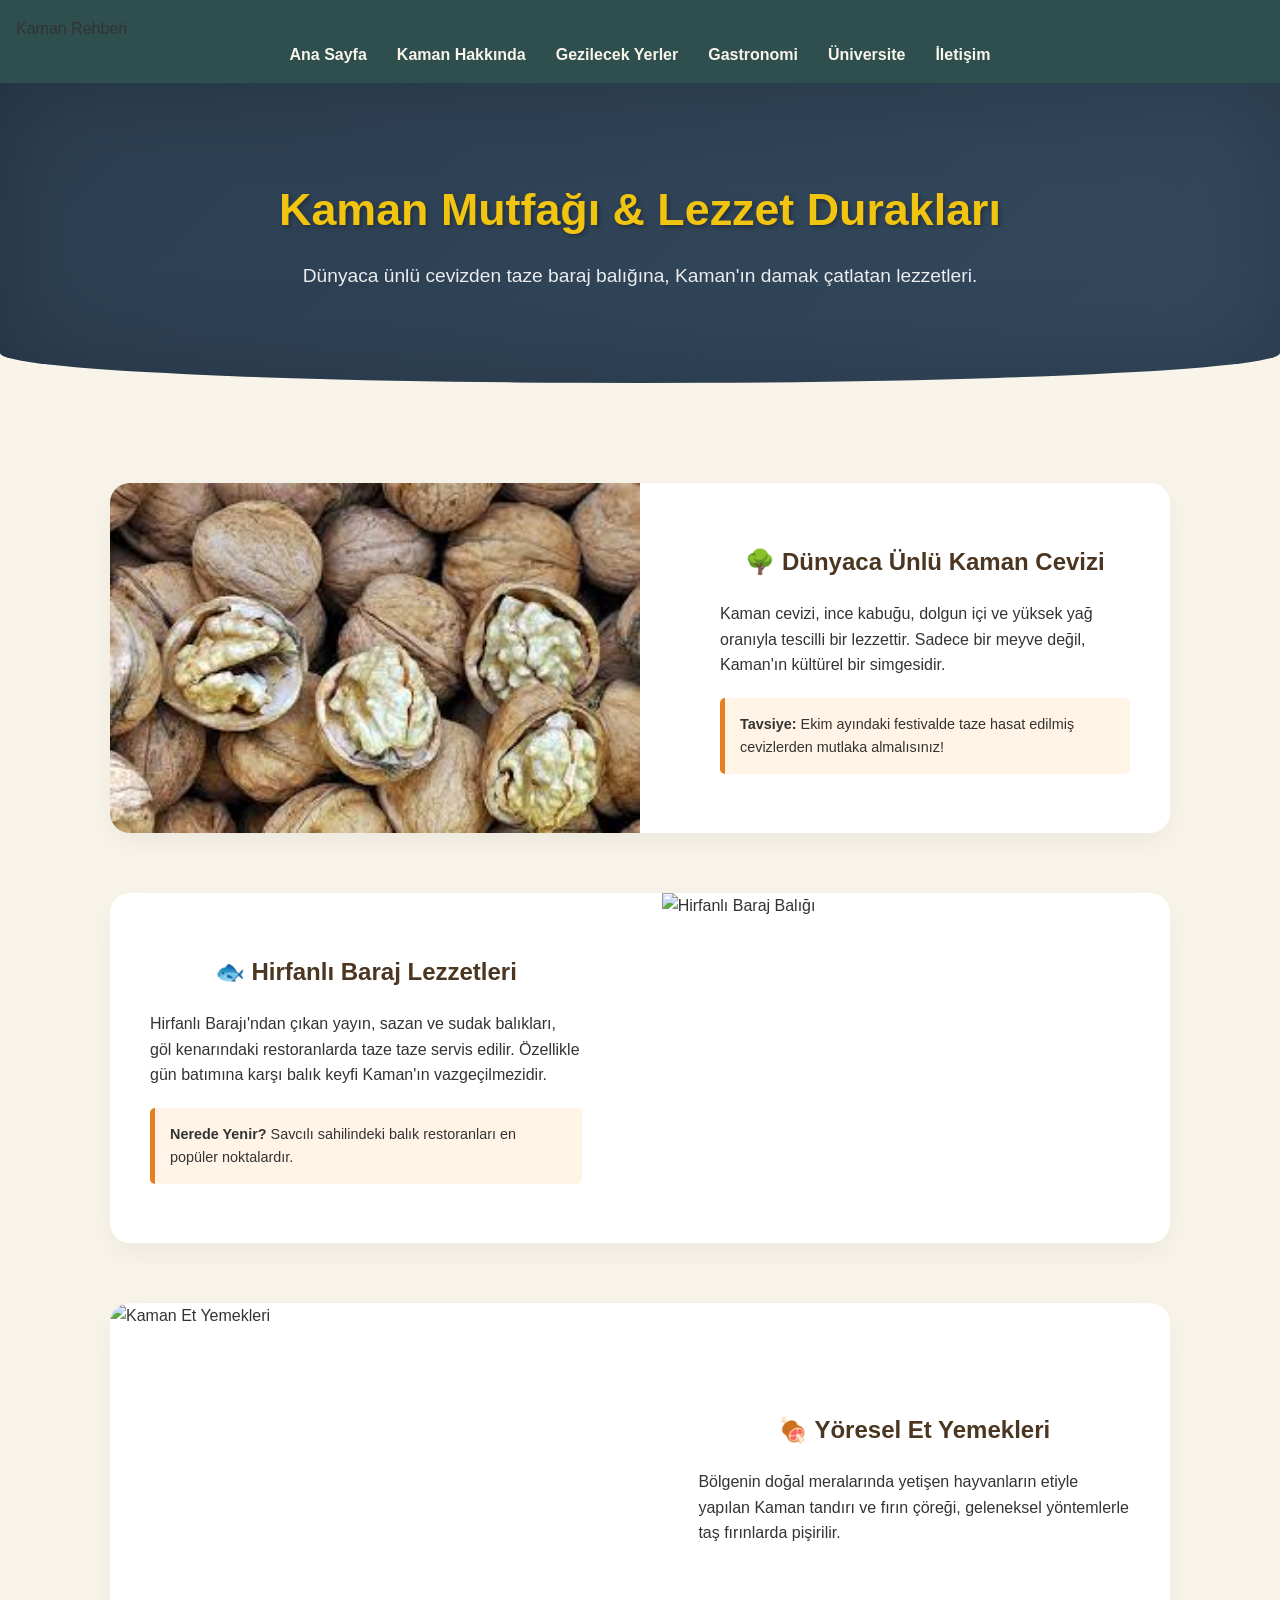
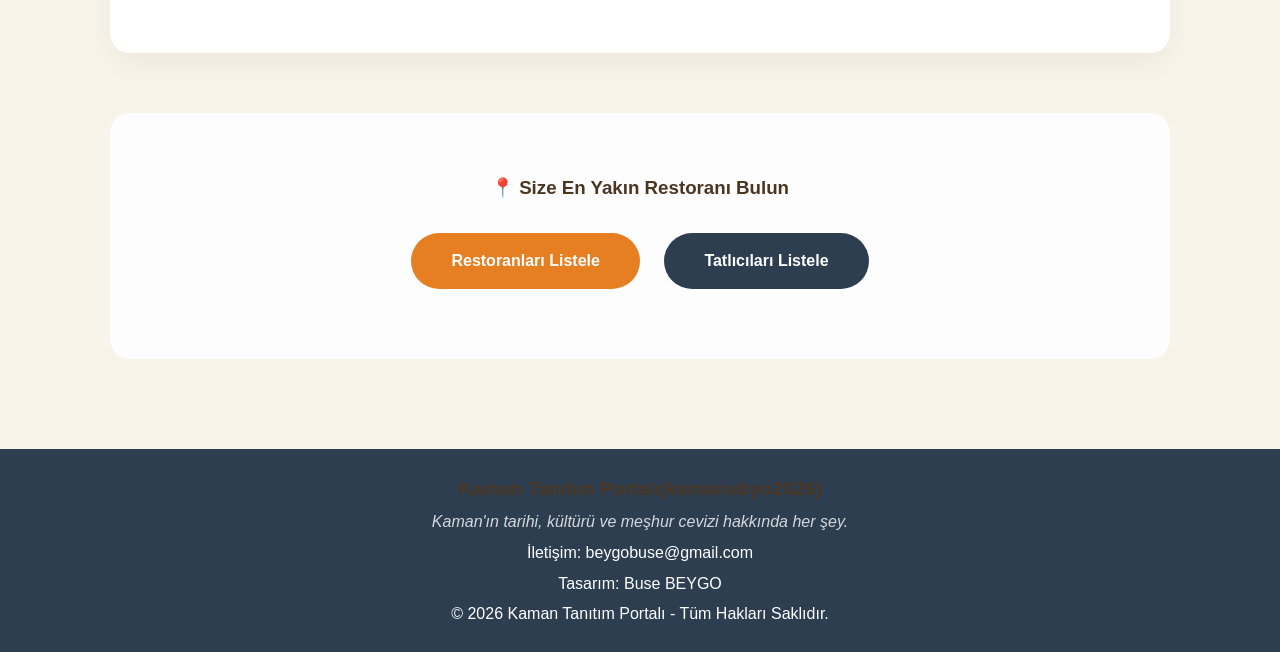
==== gastronomi.html @ 6858d5ee "Add files via upload" ====
<!DOCTYPE html>
<html lang="tr">
<head>
    <meta charset="UTF-8">
    <meta name="viewport" content="width=device-width, initial-scale=1.0">
    <title>Kaman Lezzet Durakları | Ne Yenir, Nerede Yenir?</title>
    <link rel="stylesheet" href="style.css">
    <link rel="stylesheet" href="https://cdnjs.cloudflare.com/ajax/libs/font-awesome/6.0.0/css/all.min.css">
</head>
<body>

    <!-- Menü (Index ile Aynı) -->
    <nav class="navbar">
        <div class="logo">Kaman Rehberi</div>
        <ul class="nav-links">
            <li><a href="index.html">Ana Sayfa</a></li>
            <li><a href="hakkinda.html">Kaman Hakkında</a></li>
            <li><a href="gezilecek-yerler.html">Gezilecek Yerler</a></li>
            <li><a href="gastronomi.html" >Gastronomi</a></li>
            <li><a href="universite.html">Üniversite</a></li>
            <li><a href="iletisim.html">İletişim</a></li>
        </ul>
    </nav>

    <!-- Gastronomi Header -->
    <header class="gastronomy-header">
        <h1>Kaman Mutfağı & Lezzet Durakları</h1>
        <p>Dünyaca ünlü cevizden taze baraj balığına, Kaman'ın damak çatlatan lezzetleri.</p>
    </header>

    <div class="container">
        <!-- Detaylı Lezzet Kartları -->
        <section class="food-details">
            
            <!-- Ceviz -->
            <div class="lezzet-card">
                <img src="ceviz.jpg" alt="Meşhur Kaman Cevizi">
                <div class="lezzet-info">
                    <h2>🌳 Dünyaca Ünlü Kaman Cevizi</h2>
                    <p>Kaman cevizi, ince kabuğu, dolgun içi ve yüksek yağ oranıyla tescilli bir lezzettir. Sadece bir meyve değil, Kaman'ın kültürel bir simgesidir.</p>
                    <div class="tip-box">
                        <strong>Tavsiye:</strong> Ekim ayındaki festivalde taze hasat edilmiş cevizlerden mutlaka almalısınız!
                    </div>
                </div>
            </div>

            <!-- Balık -->
            <div class="lezzet-card reverse">
                <img src="balik.JPG" alt="Hirfanlı Baraj Balığı">
                <div class="lezzet-info">
                    <h2>🐟 Hirfanlı Baraj Lezzetleri</h2>
                    <p>Hirfanlı Barajı'ndan çıkan yayın, sazan ve sudak balıkları, göl kenarındaki restoranlarda taze taze servis edilir. Özellikle gün batımına karşı balık keyfi Kaman'ın vazgeçilmezidir.</p>
                    <div class="tip-box">
                        <strong>Nerede Yenir?</strong> Savcılı sahilindeki balık restoranları en popüler noktalardır.
                    </div>
                </div>
            </div>

            <!-- Et Yemekleri -->
            <div class="lezzet-card">
                <img src="cirleme.WEBP" alt="Kaman Et Yemekleri">
                <div class="lezzet-info">
                    <h2>🍖 Yöresel Et Yemekleri</h2>
                    <p>Bölgenin doğal meralarında yetişen hayvanların etiyle yapılan Kaman tandırı ve fırın çöreği, geleneksel yöntemlerle taş fırınlarda pişirilir.</p>
                </div>
            </div>

        </section>

        <!-- Restoran Listesi / Google Haritalar Entegrasyonu -->
        <section class="restaurant-finder">
            <h3>📍 Size En Yakın Restoranı Bulun</h3>
            <div class="map-buttons">
                <a href="https://www.google.com/maps/search/Kaman+restoranlar%C4%B1" target="_blank" class="btn-map-full">Restoranları Listele</a>
                <a href="https://www.google.com/maps/search/Kaman+pastaneler" target="_blank" class="btn-map-full secondary">Tatlıcıları Listele</a>
            </div>
        </section>
    </div>

    <footer class="site-footer">
    <div class="footer-content">
        <h3 class="footer-title">Kaman Tanıtım Portalı(kamanubyo2026)</h3>
        <p class="footer-desc">Kaman'ın tarihi, kültürü ve meşhur cevizi hakkında her şey.</p>
        <div class="footer-info">
            <span>İletişim: beygobuse@gmail.com</span>
            <span>Tasarım: Buse BEYGO</span>
        </div>
        <p class="copyright">© 2026 Kaman Tanıtım Portalı - Tüm Hakları Saklıdır.</p>
    </div>
</footer>

</body>
</html>
---- style.css ----
/* Genel Ayarlar */
* {
    margin: 0;
    padding: 0;
    box-sizing: border-box;
    font-family: 'Segoe UI', Tahoma, Geneva, Verdana, sans-serif;
}

body {
    background-color: #F8F4EA; 
    color: #333333; 
    line-height: 1.6;
    display: flex;
    flex-direction: column;
    min-height: 100vh; /* Sayfanın en az ekran boyu kadar olmasını sağlar */
}

/* Navigasyon Menüsü */
nav {
    background-color: #2F4F4F; /* Koyu Yeşil Menü */
    padding: 1rem;
    position: sticky;
    top: 0;
    z-index: 1000;
}

nav ul {
    display: flex;
    justify-content: center;
    list-style: none;
}

nav ul li {
    margin: 0 15px;
}

nav ul li a {
    color: #F8F4EA;
    text-decoration: none;
    font-weight: bold;
    transition: 0.3s;
}

nav ul li a:hover {
    color: #C9A227; /* Altın Sarısı Hover */
}

/* Başlıklar */
h1, h2, h3 {
    color: #4B3621; /* Koyu Kahve Başlıklar */
    margin-bottom: 20px;
    text-align: center;
}

/* İçerik Alanları */
.container {
    max-width: 1100px;
    margin: 40px auto;
    padding: 0 20px;
    flex: 1; /* Bu satır sihirli dokunuştur; içeriği yukarı iter, footer'ı aşağıya baskılar */
}
section {
    margin-bottom: 50px;
}

/* Buton Tasarımı */
.btn {
    display: inline-block;
    background-color: #C9A227; /* Altın Sarısı */
    color: #F8F4EA;
    padding: 10px 25px;
    border-radius: 5px;
    text-decoration: none;
    font-weight: bold;
    transition: background 0.3s;
    border: none;
    cursor: pointer;
}

.btn:hover {
    background-color: #4B3621;
    color: #F8F4EA;
}


footer {
    background-color: #2F4F4F;
    color: #F8F4EA;
    text-align: center;
    padding: 20px 0;
    width: 100%;
}
/* Sadece ana sayfa için özel arka plan */
.home-page {
    background: linear-gradient(rgba(248, 244, 234, 0.8), rgba(248, 244, 234, 0.8)), 
                url('153531,resim.jpg'); /* Buradaki ismi dosyanla birebir aynı yap */
    background-size: cover;
    background-position: center;
    background-attachment: fixed;
    background-repeat: no-repeat;
}

/* Diğer sayfalar için standart krem rengi kalmaya devam eder */
body {
    background-color: #F8F4EA;
    color: #333333;
    display: flex;
    flex-direction: column;
    min-height: 100vh;
}
/* Ana sayfadaki container'ı ortalamak için özel ayar */
.home-page .container {
    display: flex;
    flex-direction: column;
    justify-content: center; /* Dikeyde ortalar */
    align-items: center;     /* Yatayda ortalar */
    text-align: center;      /* Yazıları merkeze alır */
    min-height: 70vh;        /* Sayfanın büyük bir kısmını kaplamasını sağlar */
}

/* Başlığın daha belirgin olması için (Opsiyonel) */
.home-page h1 {
    font-size: 3rem;
    margin-bottom: 20px;
}
/* Harita Konteyner Ayarı */
.map-container {
    margin-top: 20px;
    width: 100%;
}

/* Harita iframe'inin mobil uyumluluğu */
.map-container iframe {
    width: 100%;
    max-width: 100%;
}
/* Tarihçe Düzeni İçin Flexbox */
.history-content {
    display: flex;
    flex-wrap: wrap; /* Mobilde alt alta, PC'de yan yana getirir */
    gap: 30px;
    align-items: center;
    margin-top: 20px;
}

.history-text {
    flex: 2; /* Yazıya daha fazla alan ayırır */
    min-width: 300px;
}

.history-image-wrapper {
    flex: 1; /* Resim alanı */
    min-width: 300px;
    text-align: center;
}

.history-img {
    width: 100%;
    max-width: 450px;
    height: auto;
    border: 6px solid #ffffff; /* Beyaz bir çerçeve */
    border-radius: 10px;
    box-shadow: 0 10px 20px rgba(0,0,0,0.1); /* Hafif modern gölge */
    transition: transform 0.3s ease; /* Üzerine gelince büyüme efekti */
}

.history-img:hover {
    transform: scale(1.03); /* Resmin üzerine gelince hafifçe büyür */
}

.img-caption {
    font-size: 0.9rem;
    color: #4B3621;
    margin-top: 12px;
    font-style: italic;
}
.walnut-section {
    background-color: #4B3621; /* Kahverengi tonu */
    color: #F8F4EA;            /* Krem rengi yazı */
    padding: 20px;             /* İç boşluğu azalttık */
    border-radius: 15px;       /* Köşeleri daha oval yaptık */
    margin: 20px auto;         /* Üstten-alttan boşluk verip ortaladık */
    max-width: 900px;          /* KUTUNUN GENİŞLİĞİNİ BURADAN KISALTTIK */
    box-shadow: 0 5px 15px rgba(0,0,0,0.2);
}

.walnut-content {
    display: flex;
    flex-wrap: wrap;
    gap: 20px;
    align-items: center;
}

.walnut-img {
    width: 100%;
    max-width: 250px;          /* Resmi biraz küçülttük */
    border-radius: 10px;
    border: 2px solid #C9A227;
}

.walnut-text {
    flex: 1;
    min-width: 250px;
    font-size: 0.95rem;        /* Yazıyı biraz daha kibarlaştırdık */
}

/* Mobilde başlığı ortala */
@media (max-width: 768px) {
    .walnut-section h2 {
        text-align: center;
    }
}
.history-img {
    /* ... eski kodların kalsın ... */
    cursor: pointer; /* Fare imlecini el işaretine dönüştürür */
    transition: opacity 0.3s ease;
}

.history-img:hover {
    opacity: 0.8; /* Üzerine gelince hafif şeffaflaşır, tıklandığı hissini verir */
}
/* Gezilecek Yerler Kart Tasarımı */
.travel-section {
    padding: 20px 0;
}

.travel-card {
    display: flex;
    flex-wrap: wrap;
    background-color: #ffffff; /* Temiz bir görünüm için beyaz arka plan */
    border-radius: 15px;
    overflow: hidden;
    box-shadow: 0 4px 20px rgba(0,0,0,0.08);
    margin-bottom: 30px;
    align-items: stretch; /* Resim ve yazı boyunu eşitler */
}

.travel-info {
    flex: 1;
    padding: 40px;
    min-width: 300px;
}

.travel-info h2 {
    color: #2D5A27; /* Doğayı simgeleyen yeşil tonu */
    margin-bottom: 20px;
    border-bottom: 2px solid #C9A227; /* Altın sarısı ince çizgi */
    display: inline-block;
}

.travel-image {
    flex: 1;
    min-width: 300px;
    position: relative;
}

.japon-img {
    width: 100%;
    height: 100%;
    object-fit: cover; /* Resmi kutuya sığacak şekilde kırpar, şekli bozulmaz */
}

.img-label {
    position: absolute;
    bottom: 10px;
    right: 10px;
    background: rgba(0, 0, 0, 0.6);
    color: white;
    padding: 5px 12px;
    border-radius: 5px;
    font-size: 0.8rem;
}

/* Telefonlar için Resim Üste Gelsin */
@media (max-width: 768px) {
    .travel-card {
        flex-direction: column;
    }
    .travel-image {
        height: 250px;
    }
}
/* Resim ve yazının yerini değiştiren yardımcı sınıf */
.travel-card.reverse {
    flex-direction: row-reverse;
}

/* Müze başlığı için özel renk (Tarihçeyle uyumlu kahve) */
.travel-card.reverse h2 {
    color: #4B3621; 
    border-bottom: 2px solid #C9A227;
}

/* Mobilde reverse etkisini kapatıp resmin yine üste gelmesini sağlarız */
@media (max-width: 768px) {
    .travel-card.reverse {
        flex-direction: column;
    }
}
/* Ana Konteyner */
.places-container {
    padding: 20px;
    max-width: 1000px;
    margin: 0 auto;
}

/* Ortak Kutucuk Yapısı */
.travel-card {
    display: flex;
    flex-wrap: wrap;
    background-color: #ffffff; /* Beyaz kutu */
    border-radius: 15px;
    overflow: hidden;
    margin-bottom: 30px;
    box-shadow: 0 4px 15px rgba(0,0,0,0.1); /* Hafif gölge */
    border: 1px solid #e0e0e0;
    transition: transform 0.3s ease;
}

.travel-card:hover {
    transform: translateY(-5px); /* Üzerine gelince hafif yükselir */
}

/* Resim Alanı */
.travel-image {
    flex: 1;
    min-width: 300px;
    height: 250px;
    position: relative;
}

.travel-img {
    width: 100%;
    height: 100%;
    object-fit: cover; /* Resmi kutuya tam sığdırır */
}

/* Bilgi Alanı */
.travel-info {
    flex: 1.5;
    padding: 30px;
    min-width: 300px;
    display: flex;
    flex-direction: column;
    justify-content: center;
}

.travel-info h2 {
    color: #4B3621;
    margin-bottom: 15px;
    font-size: 1.5rem;
}

.travel-info p {
    color: #555;
    line-height: 1.6;
}

/* Resim üzerindeki küçük etiket */
.img-label {
    position: absolute;
    top: 15px;
    left: 15px;
    background: rgba(75, 54, 33, 0.8);
    color: white;
    padding: 5px 12px;
    border-radius: 20px;
    font-size: 0.8rem;
}

/* Mobil Uyumluluk */
@media (max-width: 768px) {
    .travel-card {
        flex-direction: column;
    }
    .travel-image {
        height: 200px;
    }
}
/* Ana Konteyner */
.places-container {
    padding: 20px;
    max-width: 1000px;
    margin: 0 auto;
}

.travel-card {
    display: flex;
    align-items: center;      /* Resmi ve yazıyı dikeyde tam ortalar */
    justify-content: center;  /* İçeriği yatayda ortalar */
    background-color: #ffffff;
    border-radius: 15px;
    margin: 30px auto;
    max-width: 1000px;        /* Sayfada çok yayılmasını engeller */
    overflow: hidden;
    box-shadow: 0 10px 20px rgba(0,0,0,0.05);
    gap: 40px;                /* Resim ve yazı arasındaki boşluğu sabitler */
    padding: 20px;            /* İçeriden nefes payı verir */
}

.travel-image {
    flex: 1;                  /* Resmin kapladığı oran */
    max-width: 450px;         /* Resmin çok devleşmesini önler */
}

.travel-image img {
    width: 100%;
    height: auto;
    display: block;
    border-radius: 10px;      /* Resmin köşelerini yumuşatır */
    object-fit: cover;
}

.travel-info {
    flex: 1;                  /* Yazının kapladığı oran */
    padding-right: 20px;
}

.travel-info h2 {
    margin-bottom: 15px;
    color: #4B3621;
    border-bottom: 2px solid #C9A227;
    display: inline-block;    /* Çizginin yazı kadar olmasını sağlar */
}

/* Mobil cihazlarda (Telefonlarda) resim ve yazıyı alt alta getirir */
@media (max-width: 768px) {
    .travel-card {
        flex-direction: column;
        text-align: center;
        gap: 20px;
    }
    .travel-info {
        padding: 0 10px;
    }
    .travel-info h2 {
        display: block;
    }
}

/* Resimlerin üzerindeki tüm karartmaları ve yazıları zorla kaldırır */
.travel-image::before, 
.travel-image::after {
    display: none !important;
    content: none !important;
}

.travel-image {
    background: transparent !important; /* Arka plandaki kahverengiliği siler */
}

.travel-img {
    filter: none !important; /* Resimde karartma filtresi varsa iptal eder */
    opacity: 1 !important;   /* Resmin şeffaflığını tam yapar */
}

.img-label {
    display: none !important; /* Sol üstteki yazıları tamamen siler */
}
.site-footer {
    background-color: #2c3e50; /* Ekran görüntündeki koyu renk */
    color: white;
    padding: 20px 0;
    text-align: center;
}

.footer-content span, 
.footer-content p, 
.footer-content h3 {
    display: block; /* Bu komut her öğeyi yeni bir satıra zorlar (alt alta getirir) */
    margin: 5px 0;
}

.footer-title {
    font-weight: bold;
    font-size: 1.2rem;
}

.footer-desc {
    font-style: italic;
    opacity: 0.8;
}
.transport-info {
    margin-top: 15px;
    padding: 10px;
    background-color: #f8f9fa;
    border-radius: 8px;
    font-size: 0.9rem;
}

.transport-info h3 {
    font-size: 1rem;
    color: #2980b9;
    margin-bottom: 8px;
}

.map-link a {
    display: inline-block;
    margin-top: 10px;
    color: #e67e22;
    text-decoration: none;
    font-weight: bold;
}

.map-link a:hover {
    text-decoration: underline;
}
.uni-page-container {
    padding: 50px 15px;
    background-color: #f4f7f6;
    display: flex;
    justify-content: center;
}

.uni-header-card {
    background: white;
    max-width: 1100px;
    width: 100%;
    border-radius: 20px;
    box-shadow: 0 15px 35px rgba(0,0,0,0.1);
    overflow: hidden;
}

.card-image-wrapper {
    position: relative;
    height: 400px;
}

.card-image-wrapper img {
    width: 100%;
    height: 100%;
    object-fit: cover;
}

.status-badge {
    position: absolute;
    top: 20px;
    left: 20px;
    background: #27ae60;
    color: white;
    padding: 8px 15px;
    border-radius: 30px;
    font-weight: bold;
}

.uni-main-content {
    padding: 40px;
}

.uni-main-content h1 {
    color: #2c3e50;
    font-size: 2.2rem;
    margin-bottom: 15px;
}

.lead-text {
    font-size: 1.1rem;
    color: #7f8c8d;
    line-height: 1.6;
    margin-bottom: 30px;
}

.info-grid {
    display: grid;
    grid-template-columns: 1fr 1fr;
    gap: 25px;
    margin-bottom: 40px;
}

.info-card {
    background: #fdfdfd;
    border: 1px solid #eee;
    padding: 25px;
    border-radius: 15px;
    transition: 0.3s;
}

.info-card:hover {
    border-color: #3498db;
    transform: translateY(-5px);
}

.info-card i {
    font-size: 2rem;
    color: #3498db;
    margin-bottom: 15px;
}

.info-card ul {
    list-style: none;
    padding: 0;
}

.info-card li {
    padding: 8px 0;
    color: #34495e;
    border-bottom: 1px solid #f1f1f1;
}

.location-box {
    background: #2c3e50;
    color: white;
    padding: 30px;
    border-radius: 15px;
    display: flex;
    justify-content: space-between;
    align-items: center;
}

.btn-primary, .btn-secondary {
    padding: 12px 25px;
    border-radius: 8px;
    text-decoration: none;
    font-weight: bold;
    transition: 0.3s;
    display: inline-block;
}

.btn-primary { background: #e67e22; color: white; margin-right: 10px; }
.btn-secondary { background: white; color: #2c3e50; }

.btn-primary:hover { background: #d35400; }
.btn-secondary:hover { background: #ecf0f1; }

/* Mobil Uyumluluk */
@media (max-width: 768px) {
    .info-grid { grid-template-columns: 1fr; }
    .location-box { flex-direction: column; text-align: center; }
    .action-buttons { margin-top: 20px; }
}
.card-image-wrapper::after {
    content: "";
    position: absolute;
    top: 0;
    left: 0;
    width: 100%;
    height: 100%;
    background: linear-gradient(to bottom, rgba(0,0,0,0.2), transparent);
}.education-section {
    padding: 50px 20px;
    max-width: 1200px;
    margin: auto;
}

.education-grid {
    display: grid;
    grid-template-columns: repeat(auto-fit, minmax(350px, 1fr));
    gap: 30px;
}

.edu-card {
    background: #fff;
    border-radius: 15px;
    box-shadow: 0 10px 30px rgba(0,0,0,0.08);
    overflow: hidden;
    transition: 0.3s ease;
    border-top: 4px solid #e67e22; /* Kaman Turuncusu */
}

.edu-card:hover {
    transform: translateY(-10px);
}

.edu-image {
    position: relative;
    height: 250px;
}

.edu-image img {
    width: 100%;
    height: 100%;
    object-fit: cover;
    object-position: center 30%; /* Resimdeki tabelayı ortalar */
}

.edu-badge {
    position: absolute;
    bottom: 15px;
    right: 15px;
    background: rgba(44, 62, 80, 0.9);
    color: white;
    padding: 5px 15px;
    border-radius: 20px;
    font-size: 0.8rem;
}

.edu-content {
    padding: 25px;
}

.edu-content h2 {
    color: #2c3e50;
    margin-bottom: 15px;
    font-size: 1.5rem;
}

.edu-features {
    list-style: none;
    padding: 0;
    margin: 20px 0;
}

.edu-features li {
    padding: 8px 0;
    border-bottom: 1px solid #f0f0f0;
    color: #555;
    font-weight: 500;
}

.edu-transport {
    background: #f9f9f9;
    padding: 15px;
    border-radius: 10px;
    margin-top: 20px;
}

.edu-transport h4 {
    margin: 0 0 10px 0;
    color: #e67e22;
}

.edu-buttons {
    display: flex;
    gap: 10px;
    margin-top: 15px;
}

.btn-geo, .btn-site {
    flex: 1;
    text-align: center;
    padding: 10px;
    border-radius: 6px;
    text-decoration: none;
    font-weight: bold;
    font-size: 0.85rem;
}

.btn-geo { background: #e67e22; color: white; }
.btn-site { background: #2c3e50; color: white; }

.btn-geo:hover { background: #d35400; }
.btn-site:hover { background: #1a252f; }

/* Mobil Ayarı */
@media (max-width: 768px) {
    .education-grid { grid-template-columns: 1fr; }
}
.gastronomy-header {
    /* Turuncu yerine daha güven veren ve iştah açan koyu bir ton */
    background: linear-gradient(135deg, #2c3e50 0%, #34495e 100%);
    height: 300px;
    display: flex;
    flex-direction: column;
    justify-content: center;
    align-items: center;
    color: white;
    text-align: center;
    padding: 20px;
    /* Alt kısma hafif bir kavis ekleyerek modern bir hava katalım */
    border-bottom-left-radius: 50% 10%;
    border-bottom-right-radius: 50% 10%;
    box-shadow: inset 0 0 100px rgba(0,0,0,0.2);
}

.gastronomy-header h1 {
    font-size: 2.8rem;
    margin-bottom: 15px;
    /* Yazıya hafif bir derinlik katalım */
    text-shadow: 2px 2px 4px rgba(0,0,0,0.3);
    color: #f1c40f; /* Başlık için altın sarısı tonu - Cevizi simgeler */
}

.gastronomy-header p {
    font-size: 1.2rem;
    max-width: 700px;
    opacity: 0.9;
}

.lezzet-card {
    display: flex;
    align-items: center;
    gap: 40px;
    margin: 60px 0;
    background: white;
    border-radius: 20px;
    overflow: hidden;
    box-shadow: 0 10px 30px rgba(0,0,0,0.05);
}

.lezzet-card.reverse {
    flex-direction: row-reverse;
}

.lezzet-card img {
    width: 50%;
    height: 350px;
    object-fit: cover;
}

.lezzet-info {
    padding: 40px;
    width: 50%;
}

.tip-box {
    margin-top: 20px;
    padding: 15px;
    background: #fff4e6;
    border-left: 5px solid #e67e22;
    border-radius: 5px;
    font-size: 0.9rem;
}

.restaurant-finder {
    text-align: center;
    padding: 60px 0;
    background: #fdfdfd;
    border-radius: 20px;
}

.btn-map-full {
    display: inline-block;
    padding: 15px 40px;
    margin: 10px;
    background: #e67e22;
    color: white;
    text-decoration: none;
    border-radius: 50px;
    font-weight: bold;
}

.btn-map-full.secondary { background: #2c3e50; }

/* Mobil Uyum */
@media (max-width: 768px) {
    .lezzet-card, .lezzet-card.reverse {
        flex-direction: column;
    }
    .lezzet-card img, .lezzet-info {
        width: 100%;
    }
}
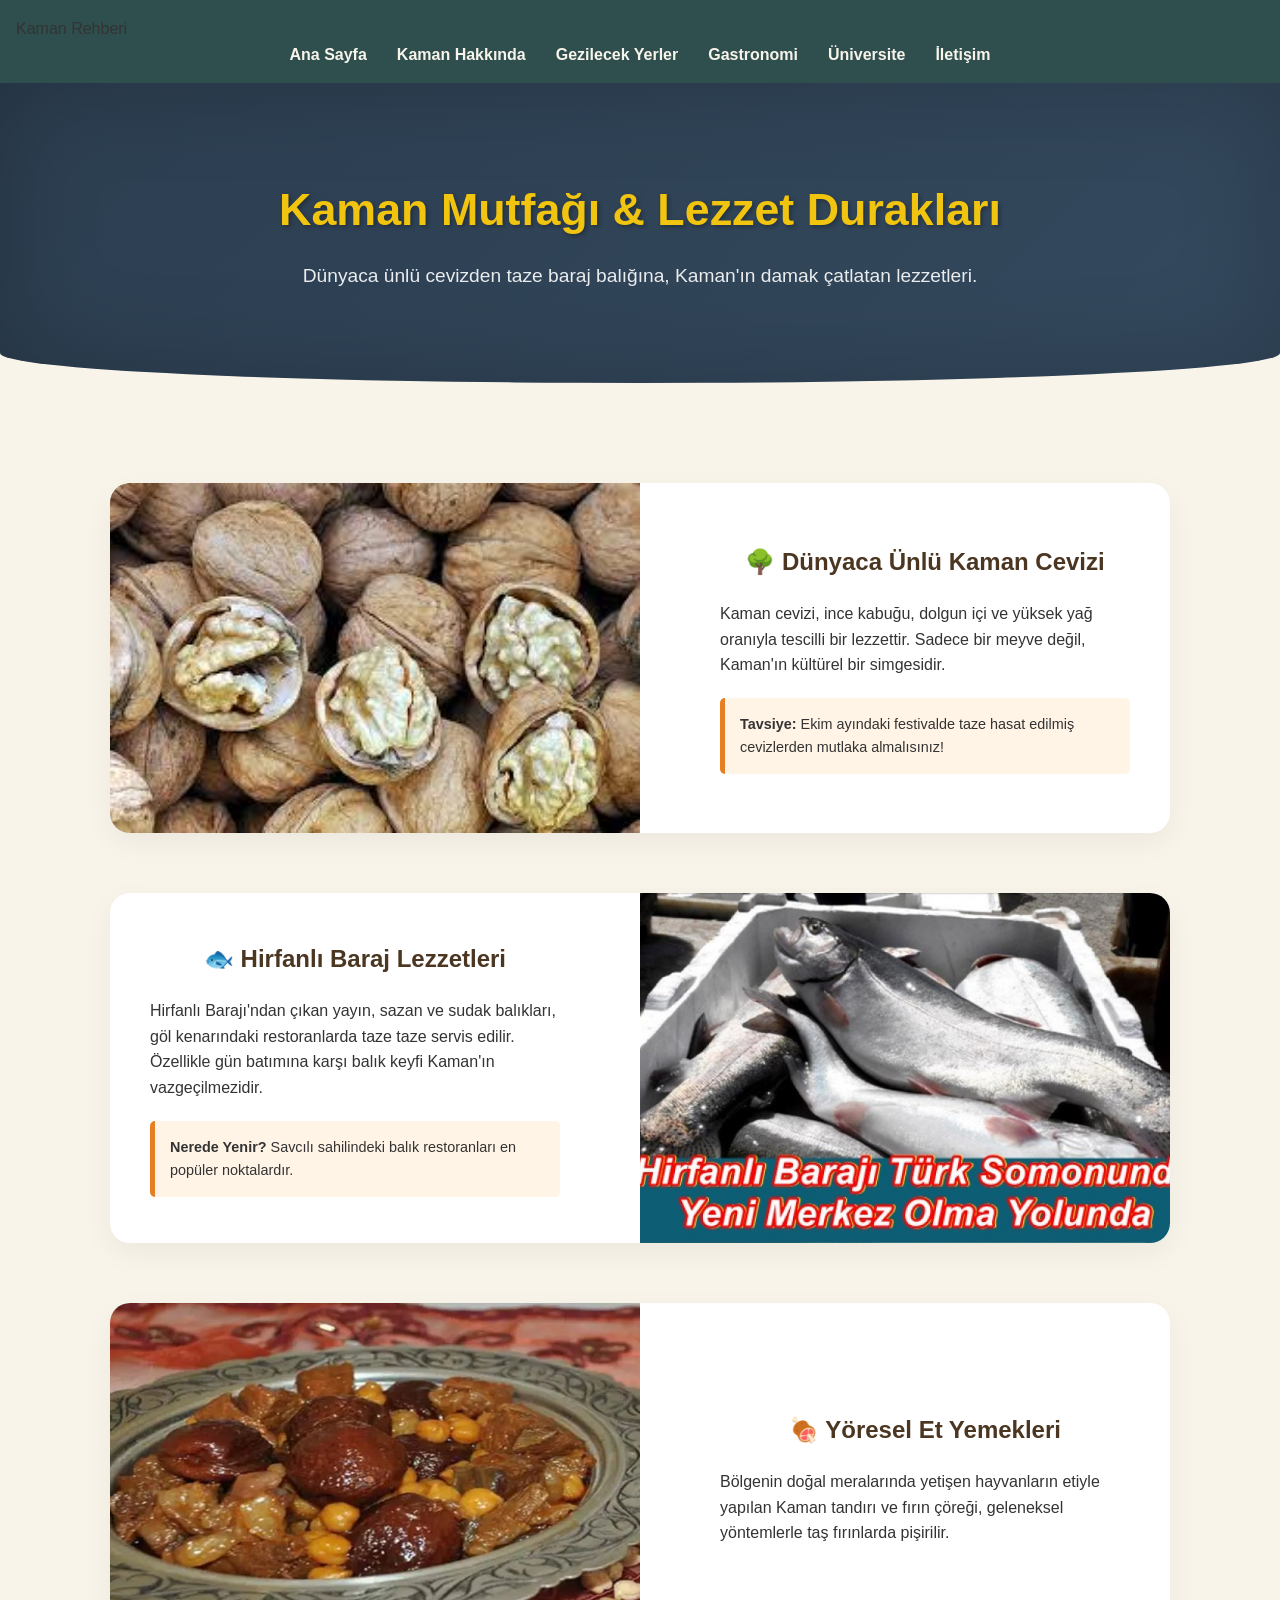
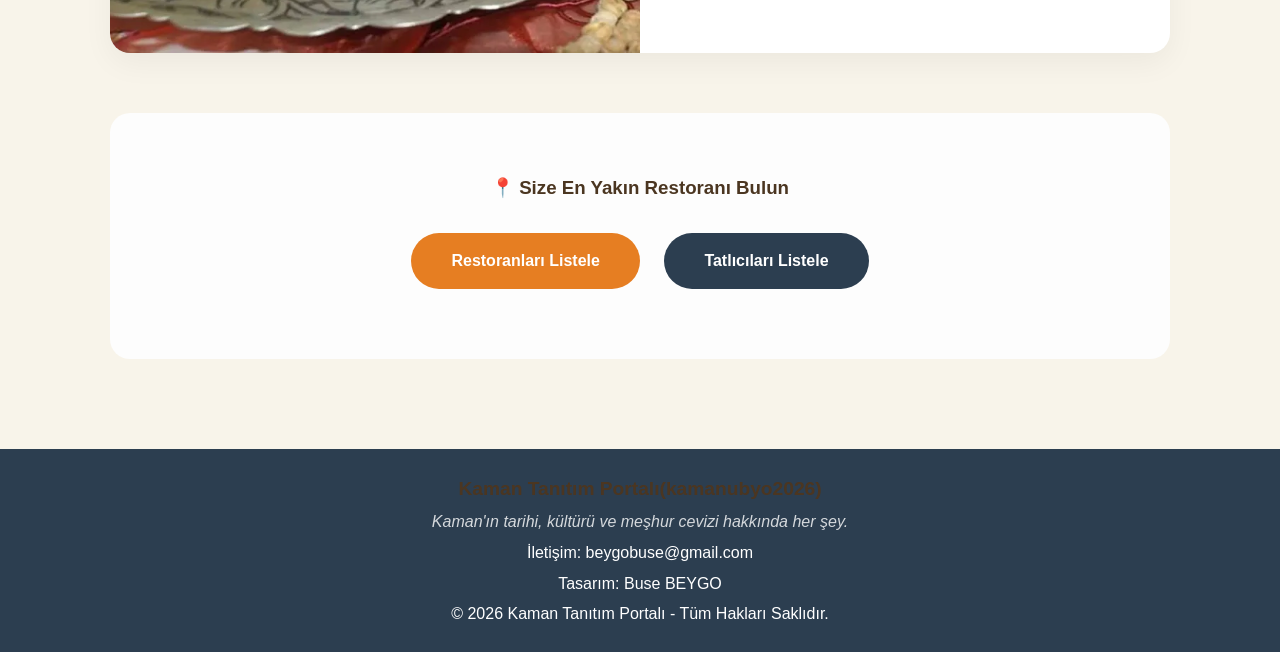
==== commit a26801af: "Update gastronomi.html" ====
--- a/gastronomi.html
+++ b/gastronomi.html
@@ -46,7 +46,7 @@
 
             <!-- Balık -->
             <div class="lezzet-card reverse">
-                <img src="balik.JPG" alt="Hirfanlı Baraj Balığı">
+                <img src="balik.jpg" alt="Hirfanlı Baraj Balığı">
                 <div class="lezzet-info">
                     <h2>🐟 Hirfanlı Baraj Lezzetleri</h2>
                     <p>Hirfanlı Barajı'ndan çıkan yayın, sazan ve sudak balıkları, göl kenarındaki restoranlarda taze taze servis edilir. Özellikle gün batımına karşı balık keyfi Kaman'ın vazgeçilmezidir.</p>
@@ -58,7 +58,7 @@
 
             <!-- Et Yemekleri -->
             <div class="lezzet-card">
-                <img src="cirleme.WEBP" alt="Kaman Et Yemekleri">
+                <img src="cirleme.webp" alt="Kaman Et Yemekleri">
                 <div class="lezzet-info">
                     <h2>🍖 Yöresel Et Yemekleri</h2>
                     <p>Bölgenin doğal meralarında yetişen hayvanların etiyle yapılan Kaman tandırı ve fırın çöreği, geleneksel yöntemlerle taş fırınlarda pişirilir.</p>
@@ -90,4 +90,4 @@
 </footer>
 
 </body>
-</html>+</html>
